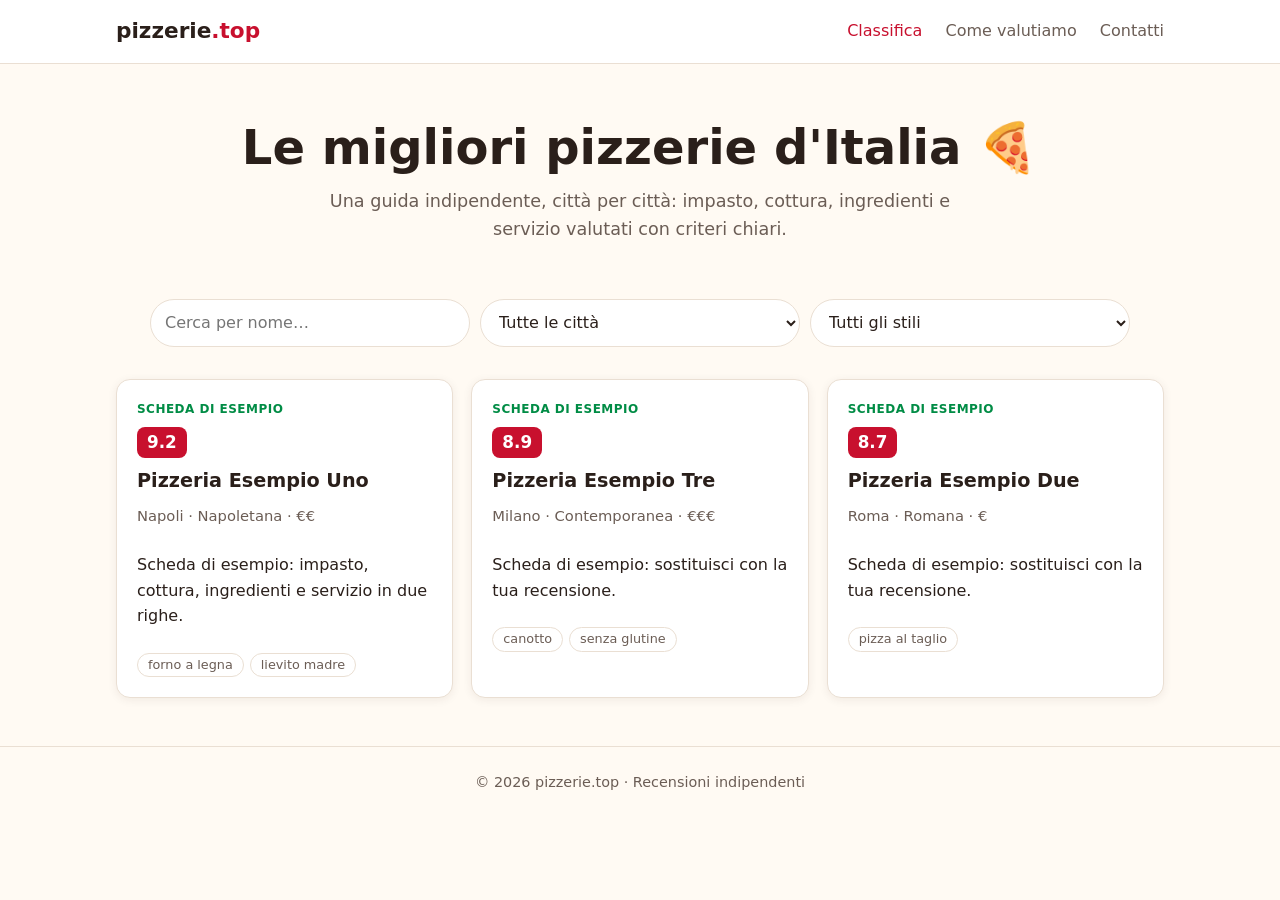
==== index.html @ 449b7cf9 "Prima versione del sito pizzerie.top Co-Authored-By: Claude Opus 5.5 <noreply@anthropic.com>" ====
<!doctype html>
<html lang="it">
<head>
  <meta charset="utf-8">
  <meta name="viewport" content="width=device-width, initial-scale=1">
  <title>Pizzerie.top – Le migliori pizzerie d'Italia</title>
  <meta name="description" content="Guida e classifica delle migliori pizzerie italiane, città per città, con recensioni e criteri di valutazione trasparenti.">
  <link rel="canonical" href="https://pizzerie.top/">
  <meta property="og:title" content="Pizzerie.top – Le migliori pizzerie d'Italia">
  <meta property="og:description" content="Guida e classifica delle migliori pizzerie italiane, città per città.">
  <meta property="og:url" content="https://pizzerie.top/">
  <link rel="icon" href="data:image/svg+xml,<svg xmlns='http://www.w3.org/2000/svg' viewBox='0 0 100 100'><text y='.9em' font-size='90'>🍕</text></svg>">
  <link rel="stylesheet" href="style.css">
</head>
<body>
  <header class="site">
    <div class="wrap">
      <a class="logo" href="./">pizzerie<span>.top</span></a>
      <nav>
        <a href="./" aria-current="page">Classifica</a>
        <a href="metodo.html">Come valutiamo</a>
        <a href="contatti.html">Contatti</a>
      </nav>
    </div>
  </header>

  <main class="wrap">
    <section class="hero">
      <h1>Le migliori pizzerie d'Italia 🍕</h1>
      <p>Una guida indipendente, città per città: impasto, cottura, ingredienti e servizio valutati con criteri chiari.</p>
    </section>

    <div class="filters">
      <input id="cerca" type="search" placeholder="Cerca per nome…" aria-label="Cerca pizzeria">
      <select id="citta" aria-label="Filtra per città"><option value="">Tutte le città</option></select>
      <select id="stile" aria-label="Filtra per stile"><option value="">Tutti gli stili</option></select>
    </div>

    <section id="elenco" class="grid" aria-live="polite"></section>
  </main>

  <footer class="site">
    <div class="wrap">© <span id="anno"></span> pizzerie.top · Recensioni indipendenti</div>
  </footer>

  <script src="pizzerie.js"></script>
  <script>
    const elenco = document.getElementById('elenco');
    const cerca = document.getElementById('cerca');
    const selCitta = document.getElementById('citta');
    const selStile = document.getElementById('stile');
    document.getElementById('anno').textContent = new Date().getFullYear();

    const unici = k => [...new Set(PIZZERIE.map(p => p[k]))].sort();
    for (const c of unici('citta')) selCitta.add(new Option(c, c));
    for (const s of unici('stile')) selStile.add(new Option(s, s));

    const esc = s => String(s).replace(/[&<>"']/g, ch => ({'&':'&amp;','<':'&lt;','>':'&gt;','"':'&quot;',"'":'&#39;'}[ch]));

    function mostra() {
      const q = cerca.value.trim().toLowerCase();
      const lista = PIZZERIE
        .filter(p => (!q || p.nome.toLowerCase().includes(q))
          && (!selCitta.value || p.citta === selCitta.value)
          && (!selStile.value || p.stile === selStile.value))
        .sort((a, b) => b.voto - a.voto);

      if (!lista.length) {
        elenco.innerHTML = '<p class="empty">Nessuna pizzeria trovata.</p>';
        return;
      }
      elenco.innerHTML = lista.map(p => `
        <article class="card">
          ${p.esempio ? '<span class="badge-demo">Scheda di esempio</span>' : ''}
          <span class="score">${esc(p.voto.toFixed(1))}</span>
          <h2>${esc(p.nome)}</h2>
          <div class="meta">${esc(p.citta)} · ${esc(p.stile)} · ${esc(p.prezzo)}</div>
          <p>${esc(p.descrizione)}</p>
          <div class="tags">${(p.tags || []).map(t => `<span class="tag">${esc(t)}</span>`).join('')}</div>
        </article>`).join('');
    }
    [cerca, selCitta, selStile].forEach(el => el.addEventListener('input', mostra));
    mostra();
  </script>
</body>
</html>
---- style.css ----
:root {
  --bg: #fffaf3;
  --surface: #ffffff;
  --text: #2a1f1a;
  --muted: #6b5d55;
  --accent: #c8102e;
  --accent-2: #008c45;
  --border: #eadfd3;
  --radius: 14px;
  --shadow: 0 2px 10px rgba(60, 30, 10, .07);
}
@media (prefers-color-scheme: dark) {
  :root {
    --bg: #1a1513;
    --surface: #241d1a;
    --text: #f3ebe4;
    --muted: #b5a79d;
    --accent: #ff5a5f;
    --accent-2: #3ccf7e;
    --border: #3a2f2a;
    --shadow: none;
  }
}
* { box-sizing: border-box; }
html { -webkit-text-size-adjust: 100%; }
body {
  margin: 0;
  font-family: system-ui, -apple-system, "Segoe UI", Roboto, sans-serif;
  background: var(--bg);
  color: var(--text);
  line-height: 1.6;
}
a { color: var(--accent); }
.wrap { max-width: 1080px; margin: 0 auto; padding: 0 16px; }

header.site {
  border-bottom: 1px solid var(--border);
  background: var(--surface);
}
header.site .wrap {
  display: flex; align-items: center; justify-content: space-between;
  gap: 16px; flex-wrap: wrap; padding-top: 14px; padding-bottom: 14px;
}
.logo { font-weight: 800; font-size: 1.35rem; text-decoration: none; color: var(--text); }
.logo span { color: var(--accent); }
nav a { margin-left: 18px; text-decoration: none; color: var(--muted); font-weight: 500; }
nav a:first-child { margin-left: 0; }
nav a:hover, nav a[aria-current="page"] { color: var(--accent); }

.hero { padding: 56px 0 32px; text-align: center; }
.hero h1 { font-size: clamp(1.9rem, 5vw, 3rem); line-height: 1.15; margin: 0 0 12px; }
.hero p { color: var(--muted); font-size: 1.1rem; max-width: 640px; margin: 0 auto; }

.filters {
  display: flex; gap: 10px; flex-wrap: wrap; justify-content: center;
  margin: 24px 0 32px;
}
.filters input, .filters select {
  font: inherit; padding: 10px 14px; border-radius: 999px;
  border: 1px solid var(--border); background: var(--surface); color: var(--text);
  min-width: 0; flex: 1 1 200px; max-width: 320px;
}

.grid {
  display: grid; gap: 18px;
  grid-template-columns: repeat(auto-fill, minmax(280px, 1fr));
  padding-bottom: 48px;
}
.card {
  background: var(--surface); border: 1px solid var(--border);
  border-radius: var(--radius); padding: 20px; box-shadow: var(--shadow);
  display: flex; flex-direction: column; gap: 8px;
}
.card h2 { font-size: 1.2rem; margin: 0; }
.meta { color: var(--muted); font-size: .92rem; }
.score {
  align-self: flex-start; font-weight: 800; font-size: 1.05rem;
  background: var(--accent); color: #fff; border-radius: 8px; padding: 2px 10px;
}
.tags { display: flex; flex-wrap: wrap; gap: 6px; }
.tag {
  font-size: .8rem; border: 1px solid var(--border); border-radius: 999px;
  padding: 1px 10px; color: var(--muted);
}
.badge-demo {
  font-size: .75rem; font-weight: 700; color: var(--accent-2);
  text-transform: uppercase; letter-spacing: .04em;
}
.empty { text-align: center; color: var(--muted); padding: 40px 0; }

.page { padding: 40px 0 64px; max-width: 720px; }
.page h1 { font-size: clamp(1.7rem, 4vw, 2.4rem); line-height: 1.2; }
.page ol li, .page ul li { margin-bottom: 8px; }

footer.site {
  border-top: 1px solid var(--border); color: var(--muted);
  font-size: .9rem; padding: 24px 0; text-align: center;
}

@media (max-width: 560px) {
  nav a { margin-left: 12px; }
  .hero { padding-top: 36px; }
}
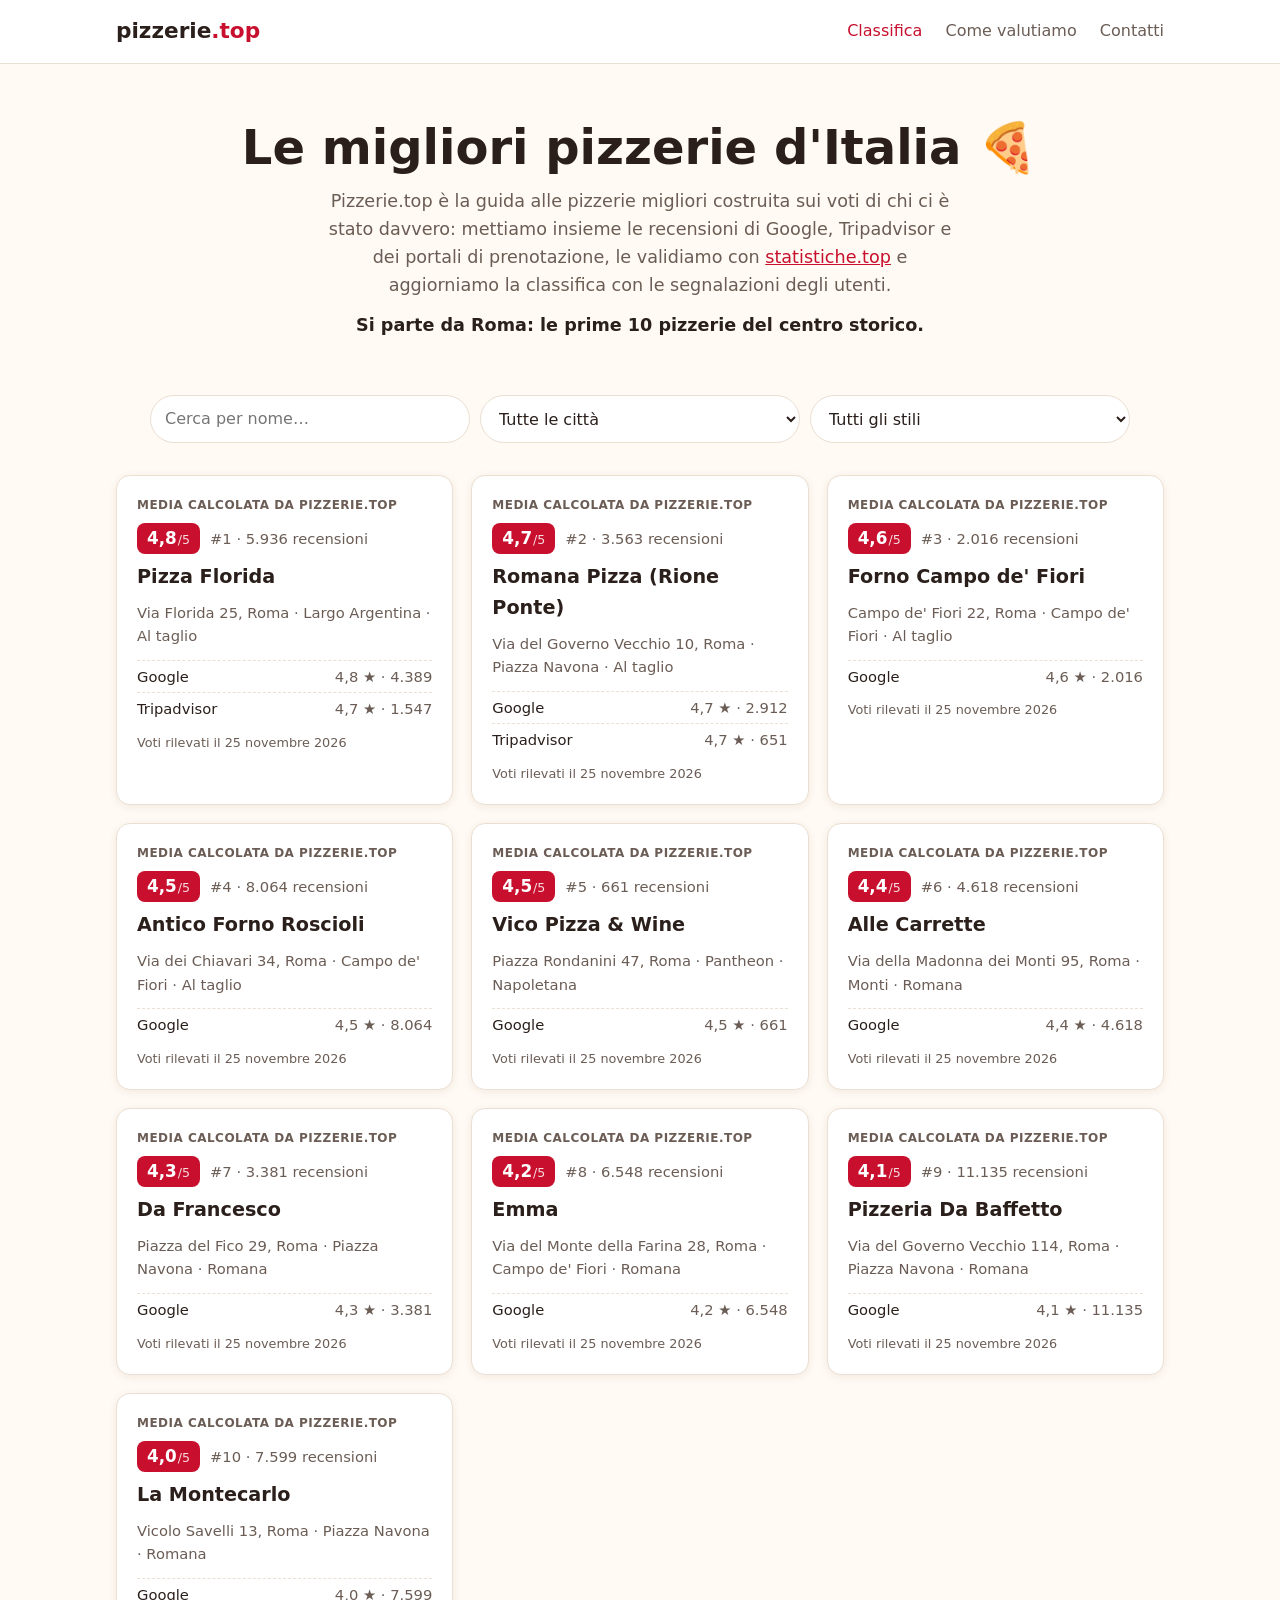
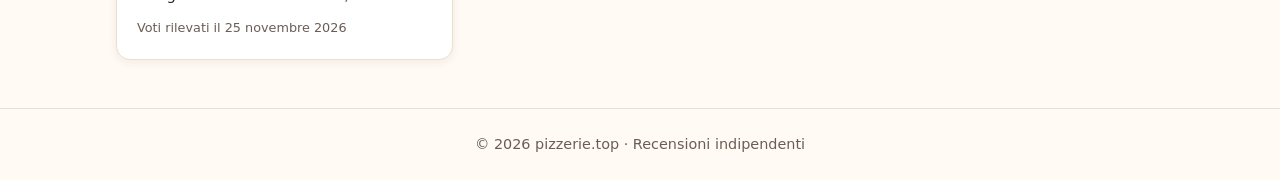
==== commit ff4d7777: "Guida pizzerie.top: 10 pizzerie del centro storico di Roma con media dei voti dei portali Co-Authore" ====
--- a/index.html
+++ b/index.html
@@ -27,7 +27,8 @@
   <main class="wrap">
     <section class="hero">
       <h1>Le migliori pizzerie d'Italia 🍕</h1>
-      <p>Una guida indipendente, città per città: impasto, cottura, ingredienti e servizio valutati con criteri chiari.</p>
+      <p>Pizzerie.top è la guida alle pizzerie migliori costruita sui voti di chi ci è stato davvero: mettiamo insieme le recensioni di Google, Tripadvisor e dei portali di prenotazione, le validiamo con <a href="https://statistiche.top" rel="noopener">statistiche.top</a> e aggiorniamo la classifica con le segnalazioni degli utenti.</p>
+      <p class="sub">Si parte da Roma: le prime 10 pizzerie del centro storico.</p>
     </section>
 
     <div class="filters">
@@ -51,6 +52,15 @@
     const selStile = document.getElementById('stile');
     document.getElementById('anno').textContent = new Date().getFullYear();
 
+    // Media pesata sul numero di recensioni di ogni portale (scala 1–5)
+    for (const p of PIZZERIE) {
+      const tot = p.fonti.reduce((s, f) => s + f.recensioni, 0);
+      p.media = p.fonti.reduce((s, f) => s + f.voto * f.recensioni, 0) / tot;
+      p.totRecensioni = tot;
+    }
+    const num = n => n.toLocaleString('it-IT');
+    const data = d => new Date(d).toLocaleDateString('it-IT', { day: 'numeric', month: 'long', year: 'numeric' });
+
     const unici = k => [...new Set(PIZZERIE.map(p => p[k]))].sort();
     for (const c of unici('citta')) selCitta.add(new Option(c, c));
     for (const s of unici('stile')) selStile.add(new Option(s, s));
@@ -63,20 +73,27 @@
         .filter(p => (!q || p.nome.toLowerCase().includes(q))
           && (!selCitta.value || p.citta === selCitta.value)
           && (!selStile.value || p.stile === selStile.value))
-        .sort((a, b) => b.voto - a.voto);
+        .sort((a, b) => b.media - a.media || b.totRecensioni - a.totRecensioni);
 
       if (!lista.length) {
         elenco.innerHTML = '<p class="empty">Nessuna pizzeria trovata.</p>';
         return;
       }
-      elenco.innerHTML = lista.map(p => `
+      elenco.innerHTML = lista.map((p, i) => `
         <article class="card">
-          ${p.esempio ? '<span class="badge-demo">Scheda di esempio</span>' : ''}
-          <span class="score">${esc(p.voto.toFixed(1))}</span>
+          ${p.statisticheTop
+            ? `<a class="badge-ok" href="${esc(p.statisticheTop)}" rel="noopener">✓ Validata da statistiche.top</a>`
+            : '<span class="badge-calc">Media calcolata da pizzerie.top</span>'}
+          <div class="score-row">
+            <span class="score">${esc(p.media.toFixed(1).replace('.', ','))}<small>/5</small></span>
+            <span class="meta">#${i + 1} · ${num(p.totRecensioni)} recensioni</span>
+          </div>
           <h2>${esc(p.nome)}</h2>
-          <div class="meta">${esc(p.citta)} · ${esc(p.stile)} · ${esc(p.prezzo)}</div>
-          <p>${esc(p.descrizione)}</p>
-          <div class="tags">${(p.tags || []).map(t => `<span class="tag">${esc(t)}</span>`).join('')}</div>
+          <div class="meta">${esc(p.indirizzo)}, ${esc(p.citta)} · ${esc(p.zona)} · ${esc(p.stile)}</div>
+          <ul class="fonti">${p.fonti.map(f =>
+            `<li><span>${esc(f.portale)}</span><span>${esc(f.voto.toFixed(1).replace('.', ','))} ★ · ${num(f.recensioni)}</span></li>`).join('')}
+          </ul>
+          <div class="meta small">Voti rilevati il ${esc(data(p.rilevato))}</div>
         </article>`).join('');
     }
     [cerca, selCitta, selStile].forEach(el => el.addEventListener('input', mostra));
--- a/style.css
+++ b/style.css
@@ -82,6 +82,22 @@
   font-size: .8rem; border: 1px solid var(--border); border-radius: 999px;
   padding: 1px 10px; color: var(--muted);
 }
+.hero .sub { margin-top: 12px; font-weight: 600; color: var(--text); }
+.score-row { display: flex; align-items: center; gap: 10px; }
+.score small { font-weight: 500; font-size: .75em; opacity: .85; margin-left: 1px; }
+.fonti { list-style: none; margin: 4px 0 0; padding: 0; font-size: .92rem; }
+.fonti li {
+  display: flex; justify-content: space-between; gap: 12px;
+  padding: 4px 0; border-top: 1px dashed var(--border);
+}
+.fonti li span:last-child { color: var(--muted); white-space: nowrap; }
+.small { font-size: .8rem; }
+.badge-ok, .badge-calc {
+  align-self: flex-start; font-size: .75rem; font-weight: 700;
+  text-transform: uppercase; letter-spacing: .04em; text-decoration: none;
+}
+.badge-ok { color: var(--accent-2); }
+.badge-calc { color: var(--muted); }
 .badge-demo {
   font-size: .75rem; font-weight: 700; color: var(--accent-2);
   text-transform: uppercase; letter-spacing: .04em;
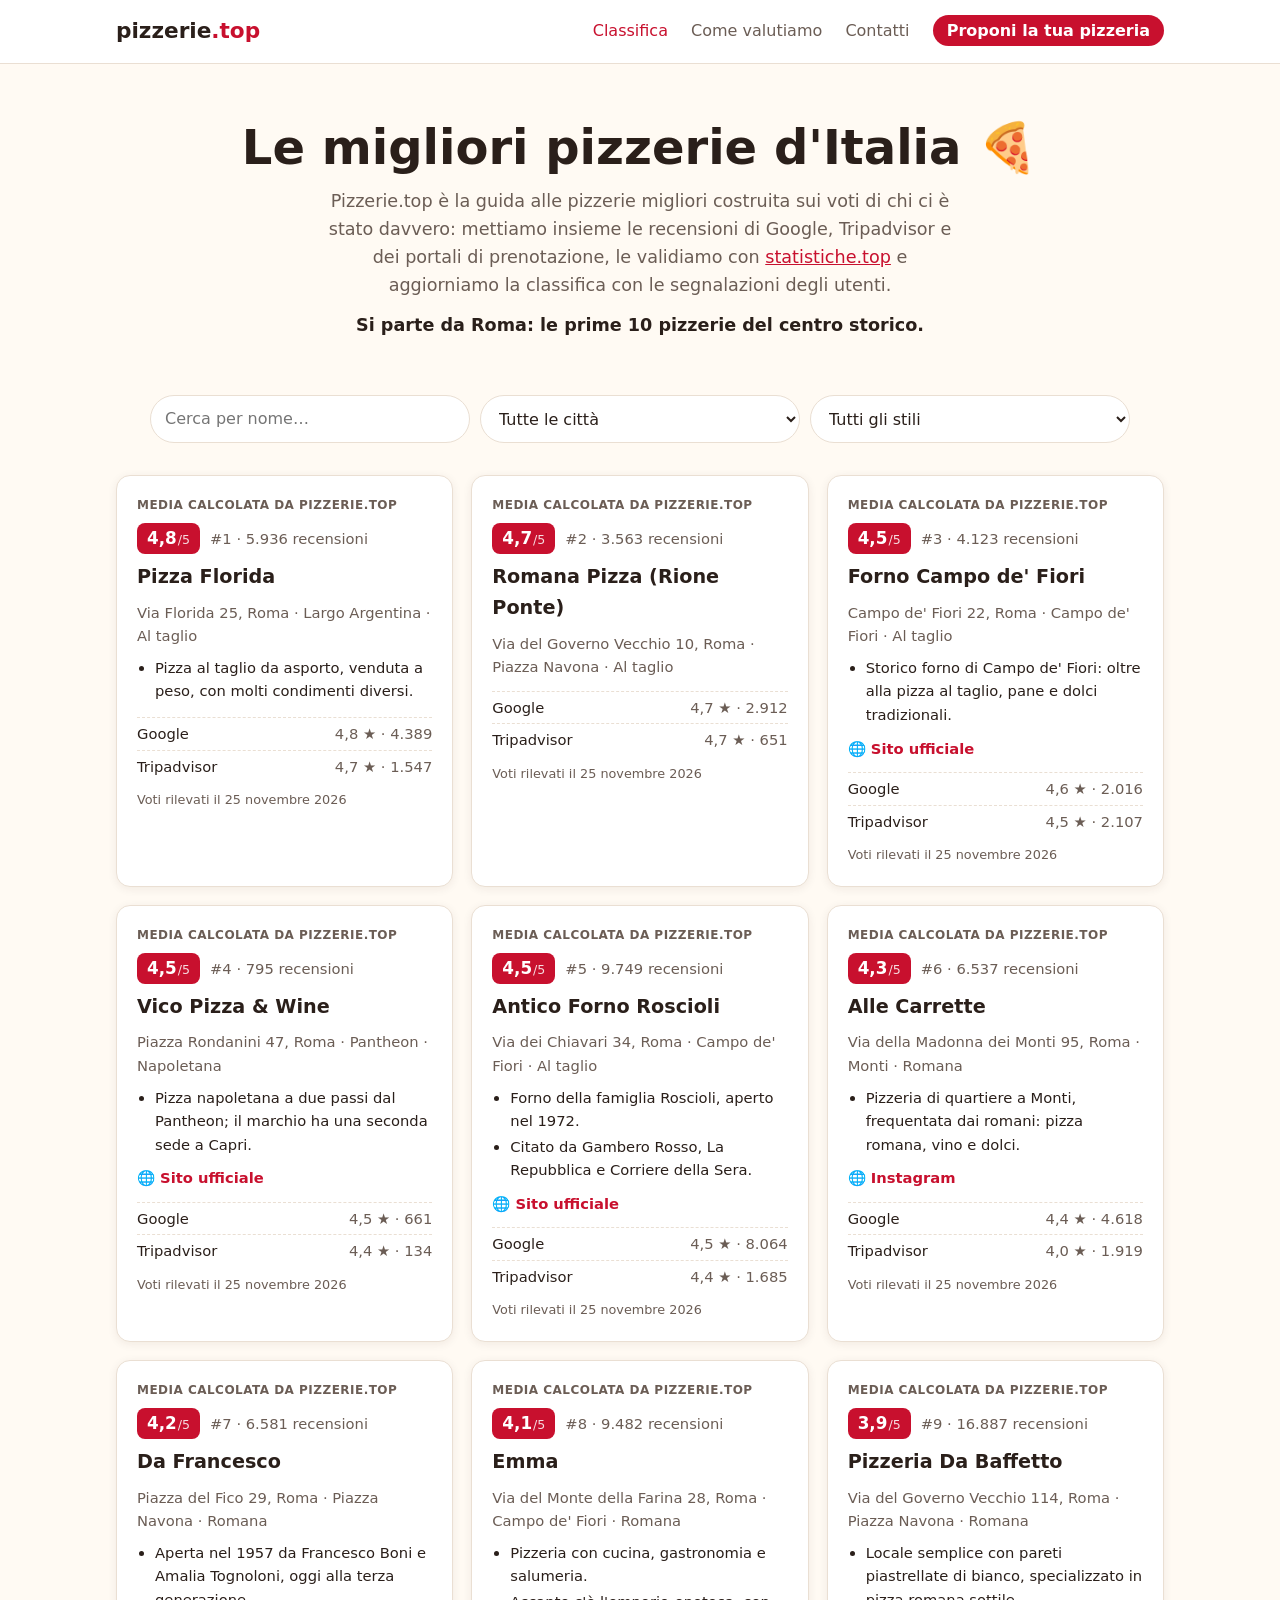
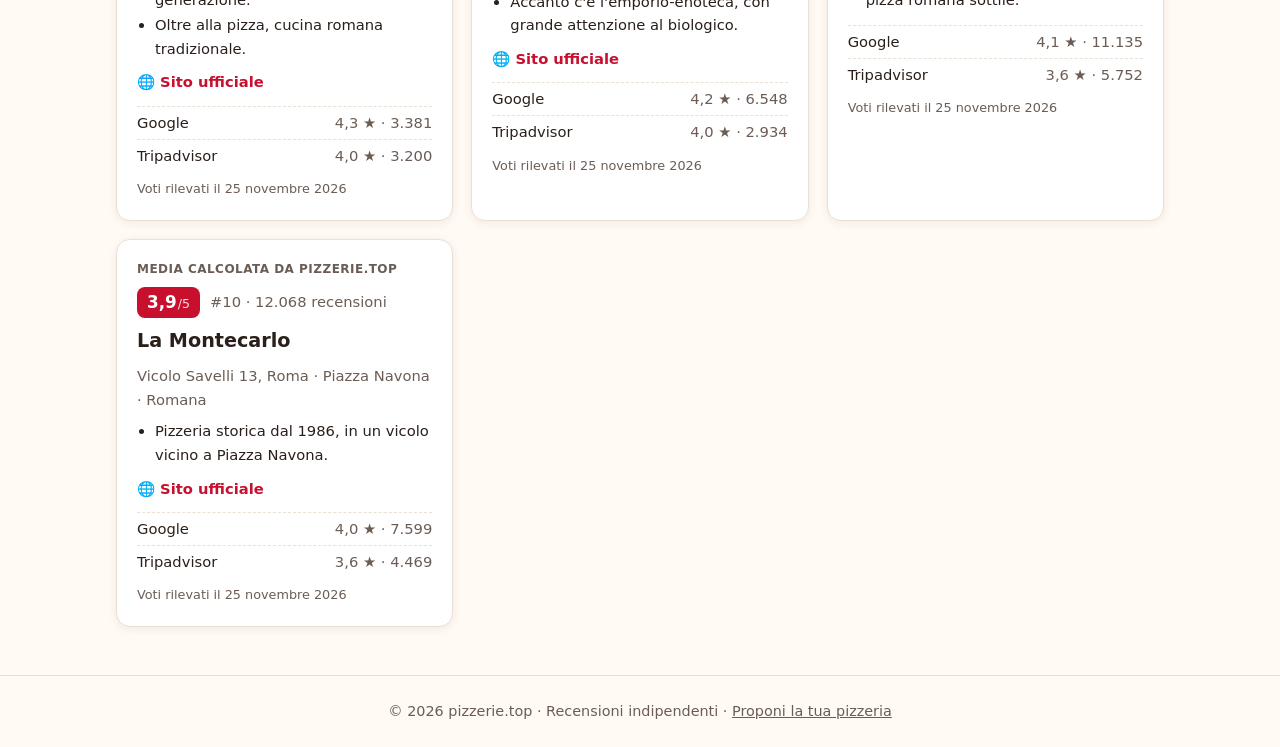
==== commit 2bd81f72: "Pagina e link «Proponi la tua pizzeria», siti ufficiali e dati particolari nelle schede Co-Authored-" ====
--- a/index.html
+++ b/index.html
@@ -20,6 +20,7 @@
         <a href="./" aria-current="page">Classifica</a>
         <a href="metodo.html">Come valutiamo</a>
         <a href="contatti.html">Contatti</a>
+        <a class="cta" href="proponi.html">Proponi la tua pizzeria</a>
       </nav>
     </div>
   </header>
@@ -41,7 +42,7 @@
   </main>
 
   <footer class="site">
-    <div class="wrap">© <span id="anno"></span> pizzerie.top · Recensioni indipendenti</div>
+    <div class="wrap">© <span id="anno"></span> pizzerie.top · Recensioni indipendenti · <a href="proponi.html">Proponi la tua pizzeria</a></div>
   </footer>
 
   <script src="pizzerie.js"></script>
@@ -90,6 +91,8 @@
           </div>
           <h2>${esc(p.nome)}</h2>
           <div class="meta">${esc(p.indirizzo)}, ${esc(p.citta)} · ${esc(p.zona)} · ${esc(p.stile)}</div>
+          ${p.curiosita ? `<ul class="curiosita">${p.curiosita.map(c => `<li>${esc(c)}</li>`).join('')}</ul>` : ''}
+          ${p.sito ? `<a class="sito" href="${esc(p.sito)}" target="_blank" rel="noopener nofollow">🌐 ${esc(p.sitoEtichetta || 'Sito ufficiale')}</a>` : ''}
           <ul class="fonti">${p.fonti.map(f =>
             `<li><span>${esc(f.portale)}</span><span>${esc(f.voto.toFixed(1).replace('.', ','))} ★ · ${num(f.recensioni)}</span></li>`).join('')}
           </ul>
--- a/style.css
+++ b/style.css
@@ -92,6 +92,30 @@
 }
 .fonti li span:last-child { color: var(--muted); white-space: nowrap; }
 .small { font-size: .8rem; }
+.curiosita { margin: 0; padding-left: 18px; font-size: .92rem; }
+.curiosita li { margin-bottom: 2px; }
+.sito { font-size: .92rem; font-weight: 600; text-decoration: none; align-self: flex-start; }
+.sito:hover { text-decoration: underline; }
+nav a.cta {
+  color: #fff; background: var(--accent); padding: 6px 14px;
+  border-radius: 999px; font-weight: 700;
+}
+nav a.cta:hover, nav a.cta[aria-current="page"] { color: #fff; opacity: .9; }
+.cta-box {
+  border: 1px solid var(--border); background: var(--surface);
+  border-radius: var(--radius); padding: 20px; margin: 24px 0;
+}
+.button {
+  display: inline-block; background: var(--accent); color: #fff;
+  padding: 12px 22px; border-radius: 999px; font-weight: 700; text-decoration: none;
+}
+.button:hover { opacity: .9; }
+footer.site a { color: var(--muted); }
+@media (max-width: 560px) {
+  header.site .wrap { justify-content: center; }
+  nav { display: flex; flex-wrap: wrap; justify-content: center; gap: 8px 12px; align-items: center; }
+  nav a, nav a:first-child { margin-left: 0; }
+}
 .badge-ok, .badge-calc {
   align-self: flex-start; font-size: .75rem; font-weight: 700;
   text-transform: uppercase; letter-spacing: .04em; text-decoration: none;
@@ -104,7 +128,7 @@
 }
 .empty { text-align: center; color: var(--muted); padding: 40px 0; }
 
-.page { padding: 40px 0 64px; max-width: 720px; }
+.page { padding-top: 40px; padding-bottom: 64px; max-width: 720px; }
 .page h1 { font-size: clamp(1.7rem, 4vw, 2.4rem); line-height: 1.2; }
 .page ol li, .page ul li { margin-bottom: 8px; }
 
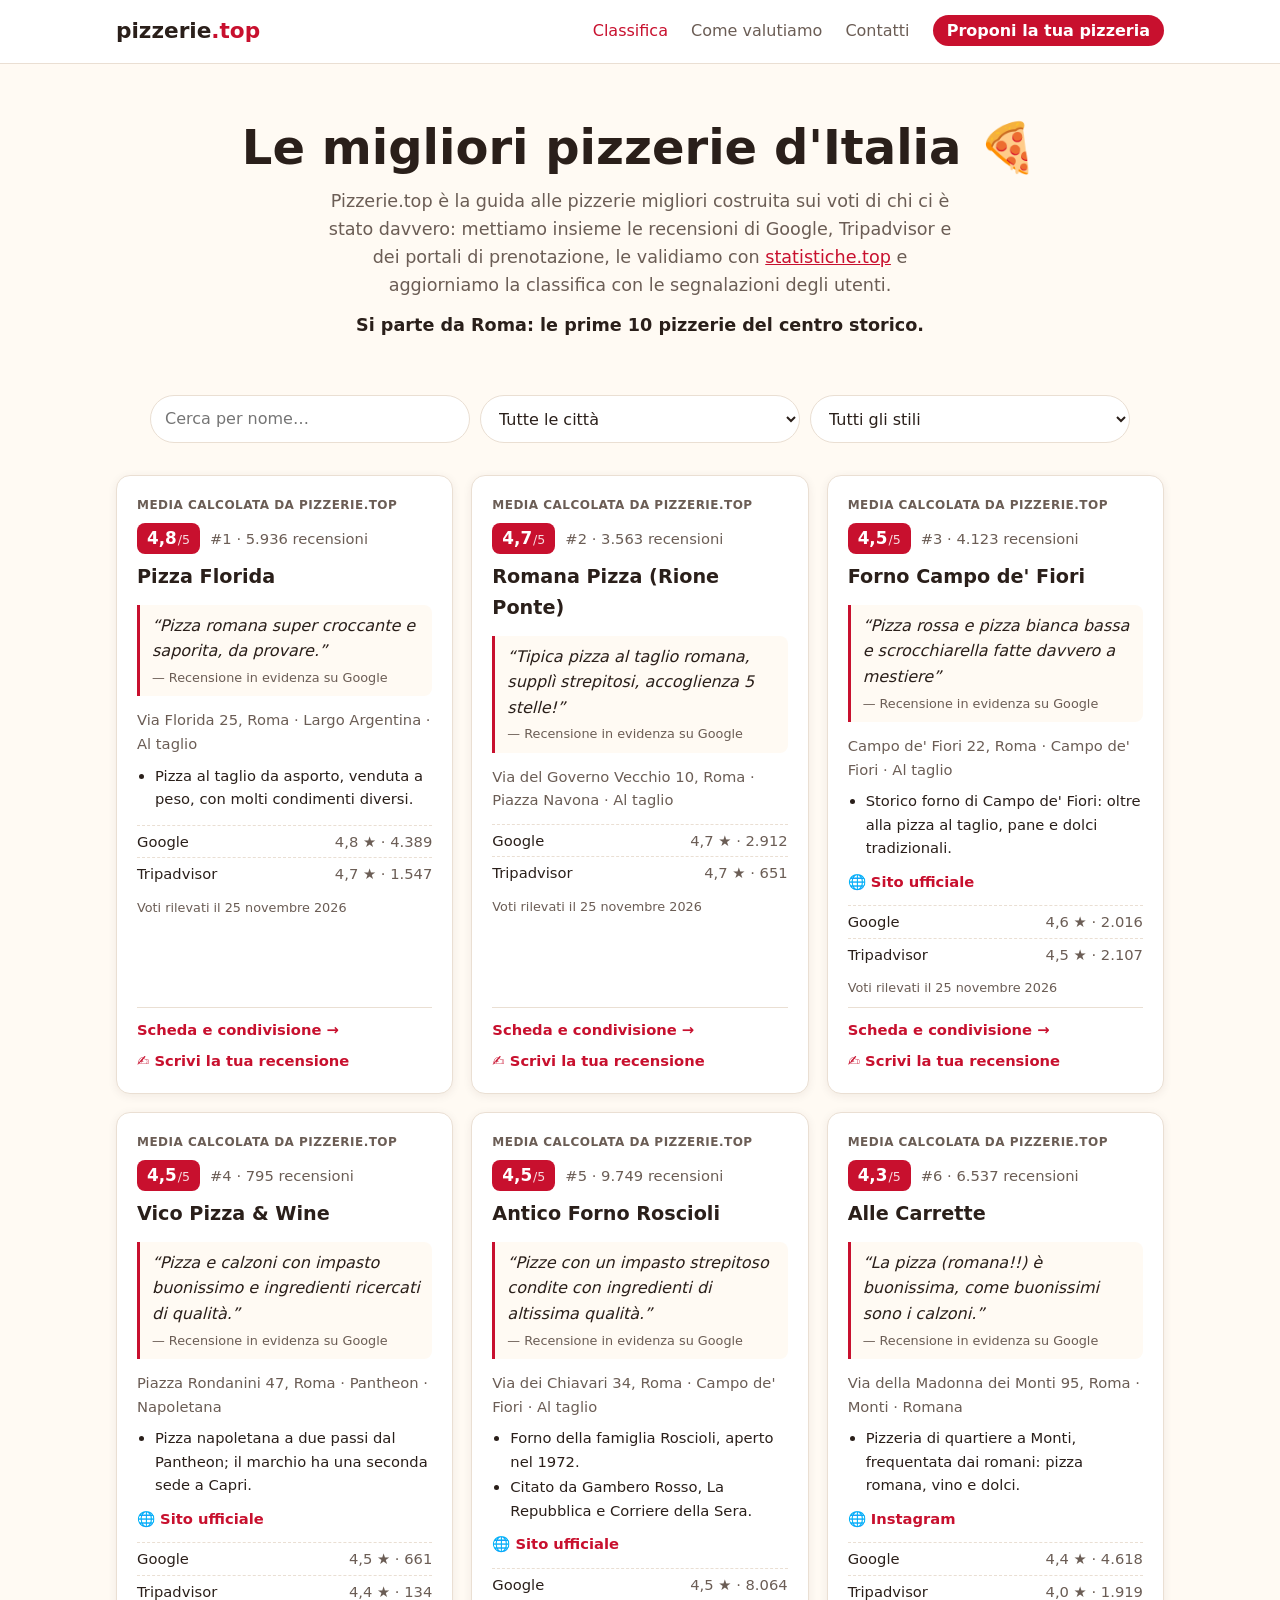
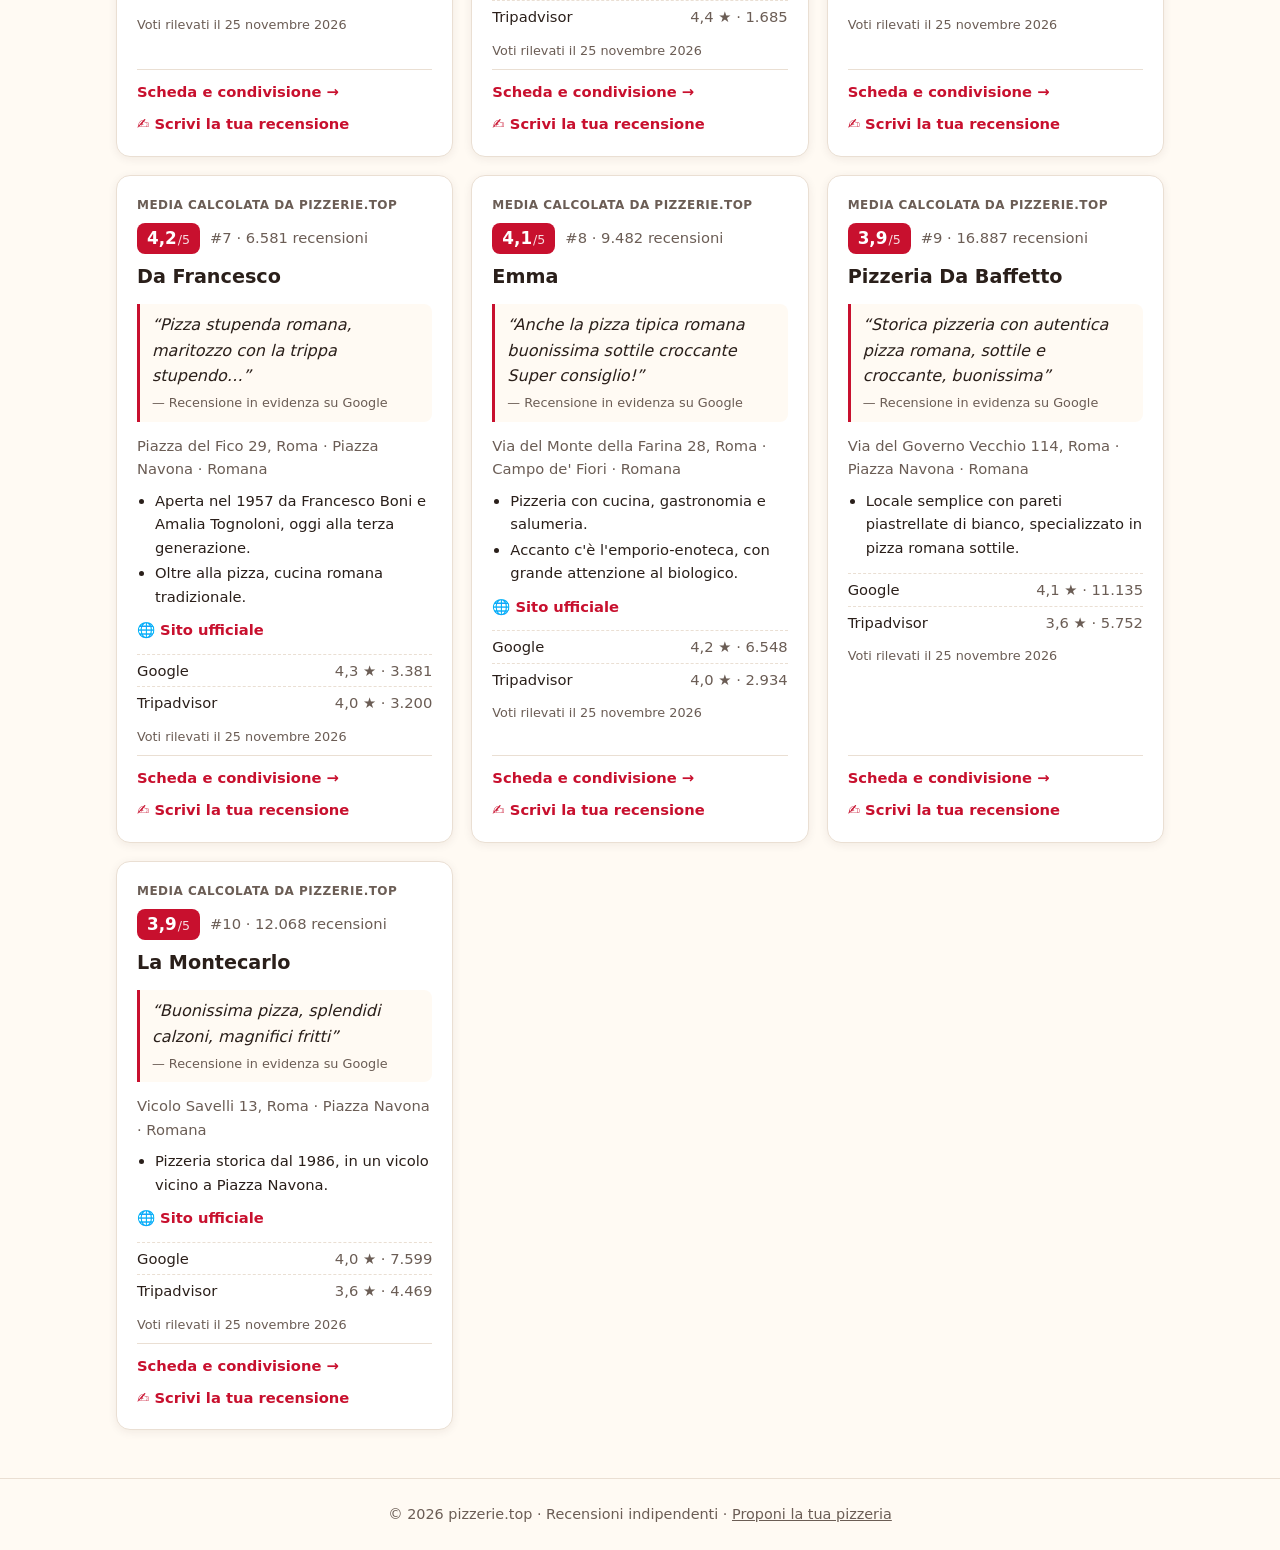
==== commit 4f1de453: "Pagina per ogni pizzeria con citazione, condivisione e link per recensire su statistiche.top Co-Auth" ====
--- a/index.html
+++ b/index.html
@@ -82,14 +82,13 @@
       }
       elenco.innerHTML = lista.map((p, i) => `
         <article class="card">
-          ${p.statisticheTop
-            ? `<a class="badge-ok" href="${esc(p.statisticheTop)}" rel="noopener">✓ Validata da statistiche.top</a>`
-            : '<span class="badge-calc">Media calcolata da pizzerie.top</span>'}
+          <span class="badge-calc">Media calcolata da pizzerie.top</span>
           <div class="score-row">
             <span class="score">${esc(p.media.toFixed(1).replace('.', ','))}<small>/5</small></span>
             <span class="meta">#${i + 1} · ${num(p.totRecensioni)} recensioni</span>
           </div>
-          <h2>${esc(p.nome)}</h2>
+          <h2><a class="titolo" href="pizzeria/${esc(p.slug)}.html">${esc(p.nome)}</a></h2>
+          ${p.citazione ? `<blockquote class="citazione"><p>“${esc(p.citazione.testo)}”</p><footer>— ${esc(p.citazione.fonte)}</footer></blockquote>` : ''}
           <div class="meta">${esc(p.indirizzo)}, ${esc(p.citta)} · ${esc(p.zona)} · ${esc(p.stile)}</div>
           ${p.curiosita ? `<ul class="curiosita">${p.curiosita.map(c => `<li>${esc(c)}</li>`).join('')}</ul>` : ''}
           ${p.sito ? `<a class="sito" href="${esc(p.sito)}" target="_blank" rel="noopener nofollow">🌐 ${esc(p.sitoEtichetta || 'Sito ufficiale')}</a>` : ''}
@@ -97,6 +96,10 @@
             `<li><span>${esc(f.portale)}</span><span>${esc(f.voto.toFixed(1).replace('.', ','))} ★ · ${num(f.recensioni)}</span></li>`).join('')}
           </ul>
           <div class="meta small">Voti rilevati il ${esc(data(p.rilevato))}</div>
+          <div class="azioni">
+            <a href="pizzeria/${esc(p.slug)}.html">Scheda e condivisione →</a>
+            ${p.statisticheTop ? `<a href="${esc(p.statisticheTop)}#st-recensisci" rel="noopener">✍️ Scrivi la tua recensione</a>` : ''}
+          </div>
         </article>`).join('');
     }
     [cerca, selCitta, selStile].forEach(el => el.addEventListener('input', mostra));
--- a/style.css
+++ b/style.css
@@ -92,6 +92,28 @@
 }
 .fonti li span:last-child { color: var(--muted); white-space: nowrap; }
 .small { font-size: .8rem; }
+.titolo { color: var(--text); text-decoration: none; }
+.titolo:hover { color: var(--accent); }
+.citazione {
+  margin: 4px 0; padding: 8px 12px; border-left: 3px solid var(--accent);
+  background: var(--bg); border-radius: 0 8px 8px 0; font-style: italic;
+}
+.citazione p { margin: 0; }
+.citazione footer { font-style: normal; font-size: .8rem; color: var(--muted); margin-top: 4px; }
+.azioni {
+  display: flex; flex-wrap: wrap; gap: 8px 16px; margin-top: auto;
+  padding-top: 10px; border-top: 1px solid var(--border); font-size: .92rem; font-weight: 600;
+}
+.azioni a { text-decoration: none; }
+.score.big { font-size: 1.6rem; padding: 4px 14px; }
+.share { display: flex; flex-wrap: wrap; gap: 8px; }
+.share a, .share button {
+  font: inherit; font-size: .92rem; font-weight: 600; text-decoration: none; cursor: pointer;
+  border: 1px solid var(--border); background: var(--surface); color: var(--text);
+  padding: 8px 14px; border-radius: 999px;
+}
+.share a:hover, .share button:hover { border-color: var(--accent); color: var(--accent); }
+.cta-box h2 { margin-top: 0; }
 .curiosita { margin: 0; padding-left: 18px; font-size: .92rem; }
 .curiosita li { margin-bottom: 2px; }
 .sito { font-size: .92rem; font-weight: 600; text-decoration: none; align-self: flex-start; }
